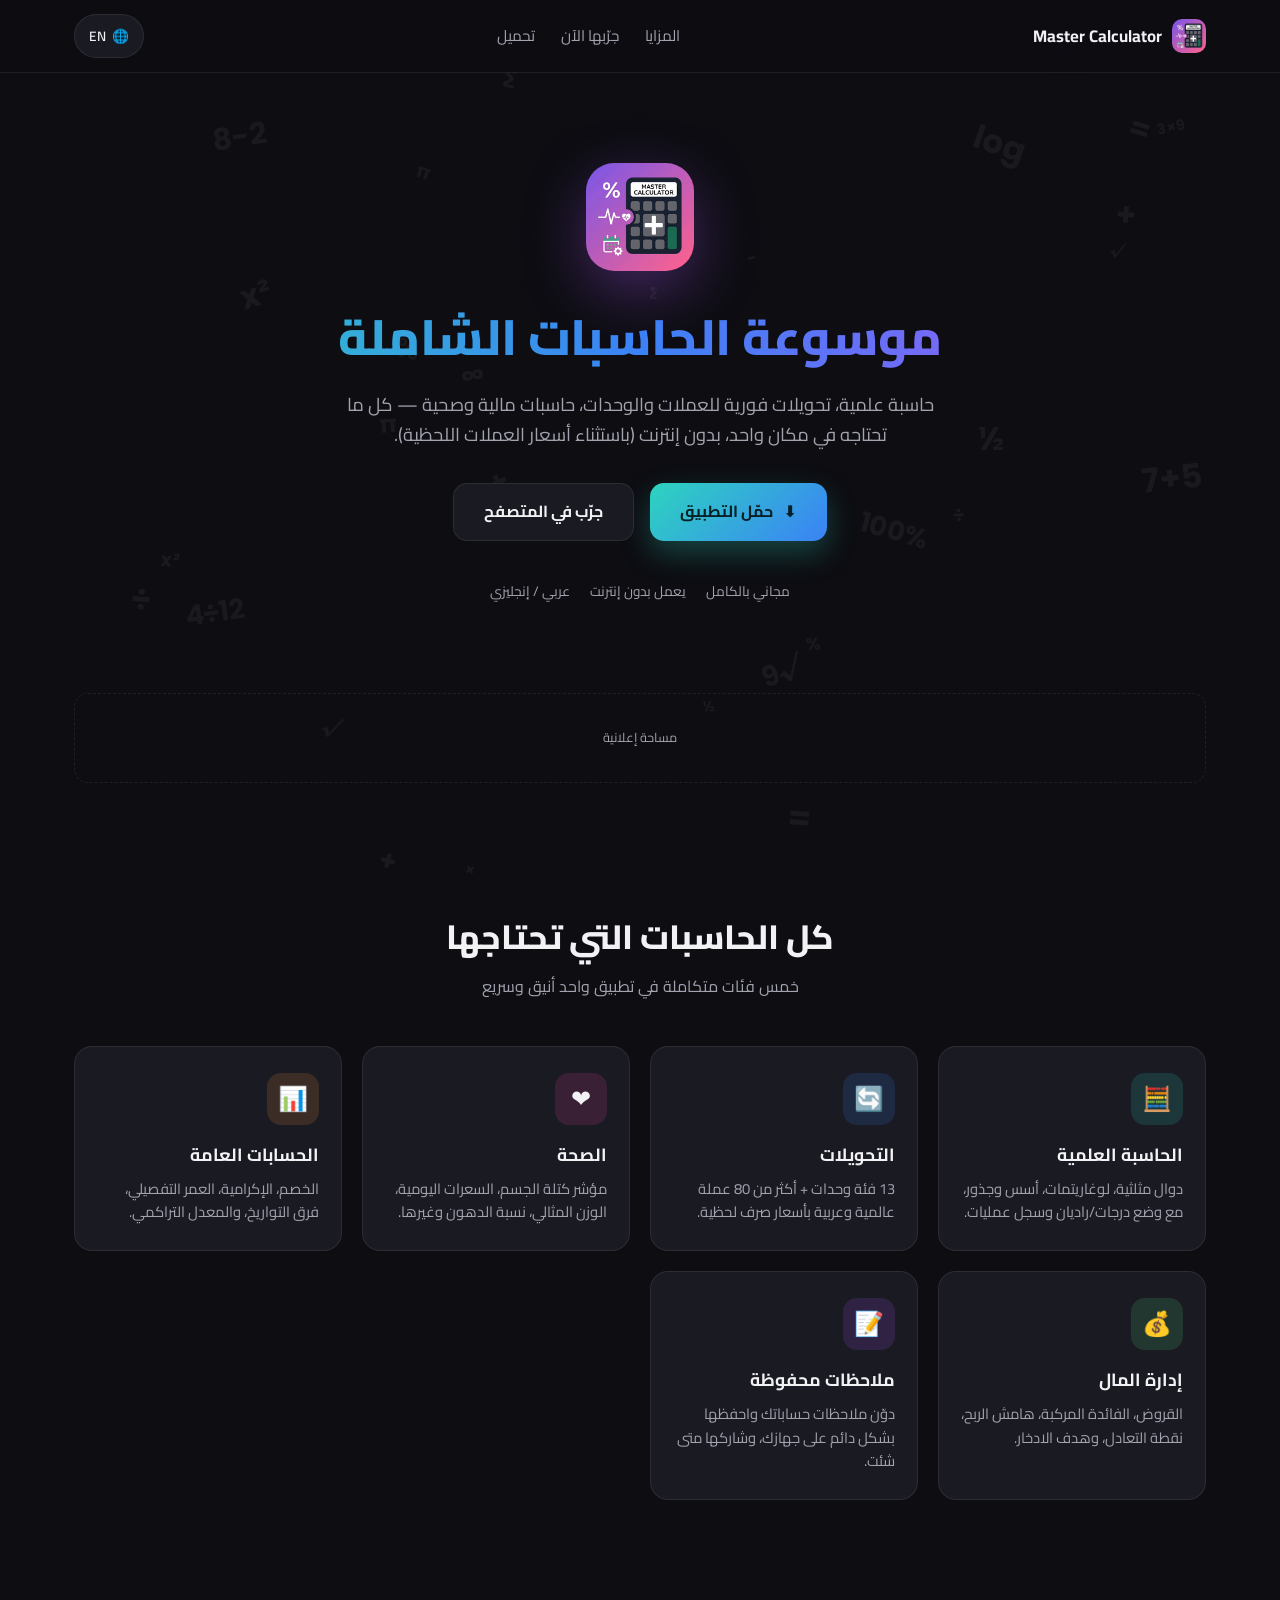
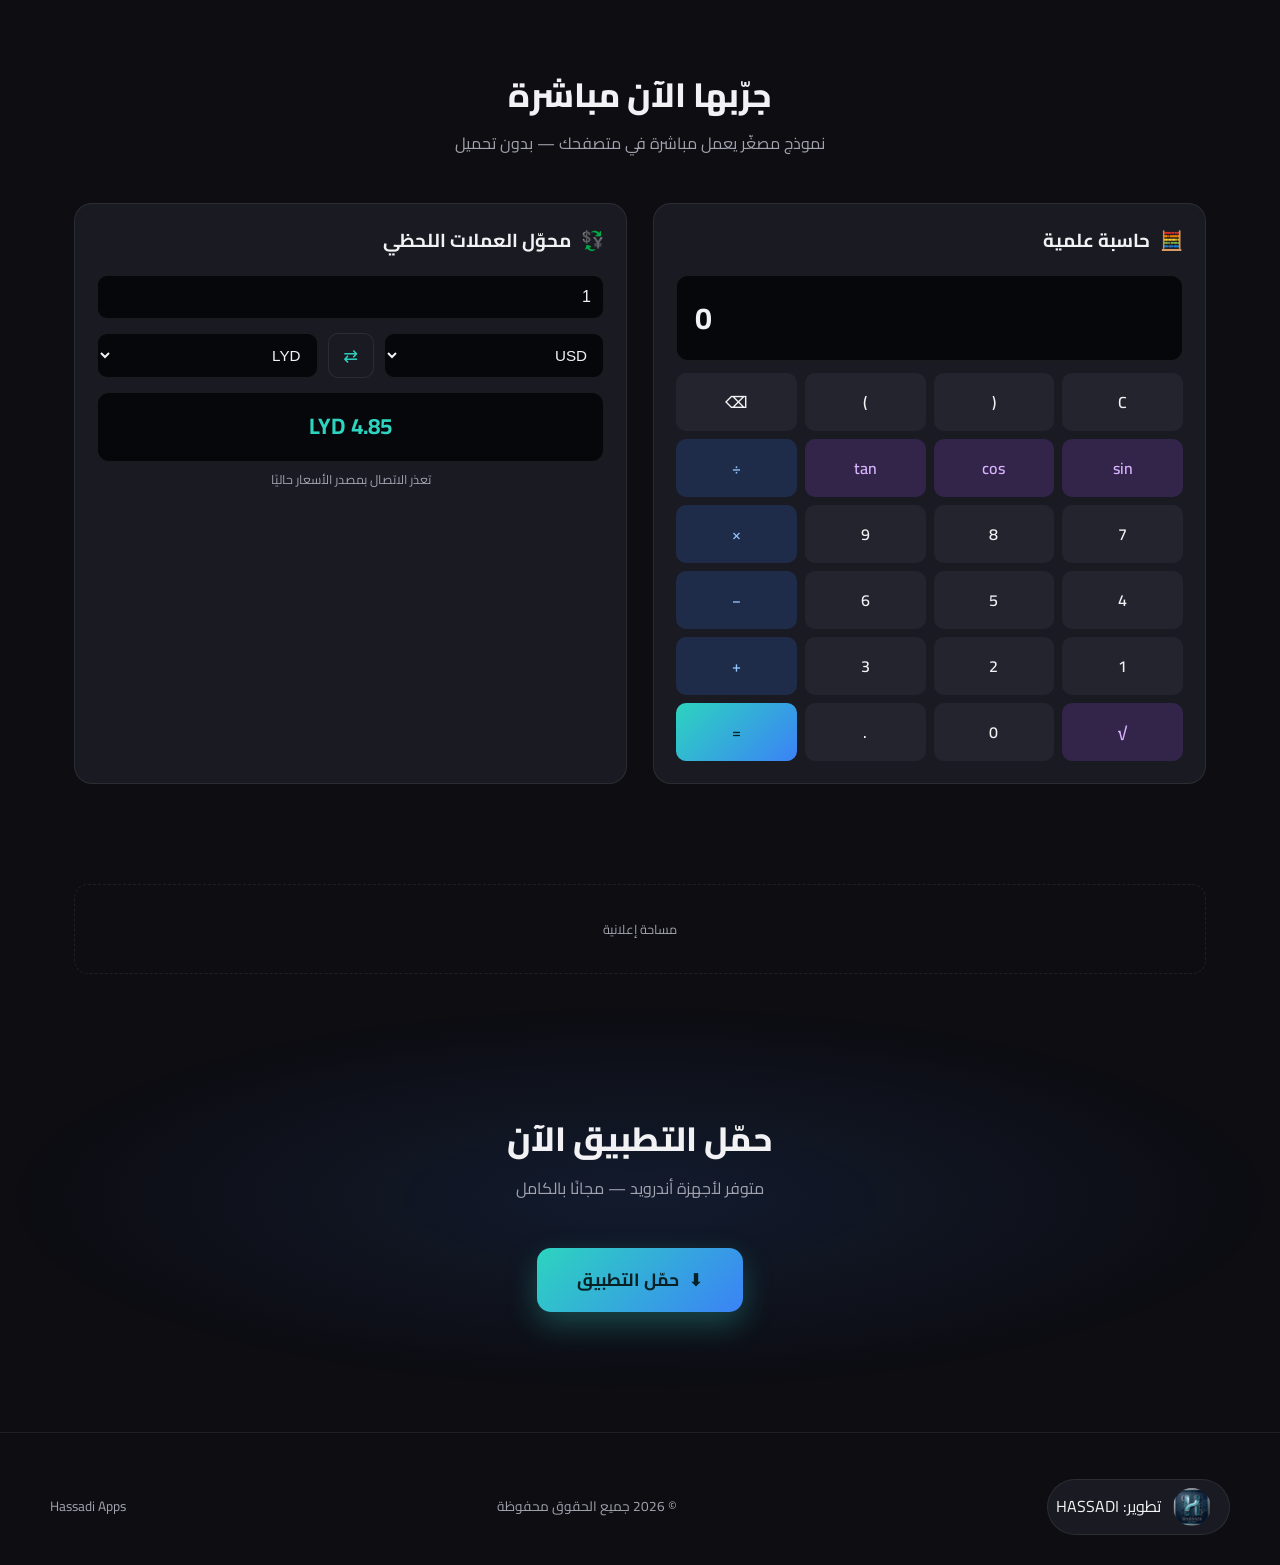
==== index.html @ 45c11eac "Initial Master Calculator Web site" ====
<!DOCTYPE html>
<html lang="ar">
<head>
<meta charset="UTF-8">
<meta name="viewport" content="width=device-width, initial-scale=1.0">
<title>Master Calculator Web | موسوعة الحاسبات الشاملة</title>
<meta name="description" content="Master Calculator Web — حاسبة علمية وتحويلات للعملات والوحدات وحاسبات مالية وصحية، تعمل مباشرة في متصفحك. تطبيق Master Calculator متاح بشكل منفصل عبر صفحة التحميل.">
<meta name="keywords" content="حاسبة علمية, حاسبة اونلاين, حاسبة ويب, تحويل العملات, تحويل الوحدات, حاسبة مالية, حاسبة صحية, master calculator, master calculator web, online calculator, scientific calculator">
<meta name="author" content="HASSADI">
<link rel="canonical" href="https://ebrahassad.github.io/master-calculator-web/">

<!-- Open Graph / Facebook / WhatsApp -->
<meta property="og:type" content="website">
<meta property="og:url" content="https://ebrahassad.github.io/master-calculator-web/">
<meta property="og:title" content="موسوعة الحاسبات الشاملة | Master Calculator Hub">
<meta property="og:description" content="حاسبة علمية، تحويلات فورية للعملات والوحدات، حاسبات مالية وصحية — كل ما تحتاجه في مكان واحد.">
<meta property="og:image" content="https://ebrahassad.github.io/master-calculator-web/assets/og-image.jpg">
<meta property="og:locale" content="ar_AR">

<!-- Twitter Card -->
<meta name="twitter:card" content="summary_large_image">
<meta name="twitter:title" content="Master Calculator Web | موسوعة الحاسبات الشاملة">
<meta name="twitter:description" content="Master Calculator Web — حاسبة علمية وتحويلات للعملات والوحدات وحاسبات مالية وصحية تعمل مباشرة في متصفحك.">
<meta name="twitter:image" content="https://ebrahassad.github.io/master-calculator-web/assets/og-image.jpg">

<link rel="icon" type="image/png" sizes="32x32" href="assets/favicon-32.png">
<link rel="apple-touch-icon" href="assets/app_icon_192.png">

<link rel="preconnect" href="https://fonts.googleapis.com">
<link rel="preconnect" href="https://fonts.gstatic.com" crossorigin>
<link href="https://fonts.googleapis.com/css2?family=Cairo:wght@400;600;700;800&family=Poppins:wght@400;600;700;800&display=swap" rel="stylesheet">
<link rel="stylesheet" href="style.css">

<!-- Web advertising is intentionally disabled for now. -->

<script type="application/ld+json">
{
  "@context": "https://schema.org",
  "@type": "SoftwareApplication",
  "name": "Master Calculator Hub",
  "operatingSystem": "ANDROID",
  "applicationCategory": "UtilitiesApplication",
  "description": "حاسبة علمية شاملة، تحويلات فورية للعملات والوحدات، حاسبات مالية وصحية.",
  "offers": { "@type": "Offer", "price": "0", "priceCurrency": "USD" },
  "author": { "@type": "Person", "name": "HASSADI" }
}
</script>
</head>
<body dir="rtl">

<div class="math-bg" id="math-bg" aria-hidden="true"></div>

<header class="topbar">
  <div class="topbar-inner">
    <div class="brand">
      <img src="assets/app_icon_192.png" alt="Master Calculator Hub logo">
      <span>Master Calculator</span>
    </div>
    <nav class="nav-links">
      <a href="#features" data-i18n="nav_features">المزايا</a>
      <a href="#demo" data-i18n="nav_demo">جرّبها الآن</a>
      <a href="#download" data-i18n="nav_download">تحميل</a>
    </nav>
    <div class="top-actions">
      <button class="lang-btn" id="lang-toggle" aria-label="Toggle language">
        🌐 <span id="lang-btn-label">EN</span>
      </button>
    </div>
  </div>
</header>

<main>
  <!-- ===== الهيرو ===== -->
  <section class="hero">
    <div class="container">
      <img src="assets/app_icon_192.png" class="hero-icon" alt="Master Calculator Hub icon">
      <h1 data-i18n="hero_title">موسوعة الحاسبات الشاملة</h1>
      <p class="subtitle" data-i18n="hero_sub">حاسبة علمية، تحويلات فورية للعملات والوحدات، حاسبات مالية وصحية — كل ما تحتاجه في مكان واحد.</p>
      <div class="hero-ctas">
        <a class="btn btn-primary" href="https://ebrahassad.github.io/master-calculator-site/" id="download-btn-hero" target="_blank" rel="noopener">
          ⬇️ <span data-i18n="hero_cta_download">حمّل التطبيق</span>
        </a>
        <a class="btn btn-secondary" href="#demo" data-i18n="hero_cta_demo">جرّب في المتصفح</a>
      </div>
      <div class="hero-badges">
        <span data-i18n="badge_free">✅ مجاني بالكامل</span>
        <span data-i18n="badge_offline">📶 يعمل بدون إنترنت</span>
        <span data-i18n="badge_bilingual">🌍 عربي / إنجليزي</span>
      </div>
    </div>
  </section>

  <!-- مساحة إعلانية 1 -->
  <div class="ad-slot">
    <div class="ad-inner" data-i18n="ad_placeholder">
      <!-- Reserved for a future independent web advertising provider. -->
      مساحة إعلانية
    </div>
  </div>

  <!-- ===== المزايا ===== -->
  <section class="features" id="features">
    <div class="container">
      <h2 class="section-title" data-i18n="features_title">كل الحاسبات التي تحتاجها</h2>
      <p class="section-sub" data-i18n="features_sub">خمس فئات متكاملة في تطبيق واحد أنيق وسريع</p>
      <div class="features-grid">
        <div class="feature-card">
          <div class="feature-icon" style="background:rgba(45,212,191,0.15)">🧮</div>
          <h3 data-i18n="f_scientific_t">الحاسبة العلمية</h3>
          <p data-i18n="f_scientific_d">دوال مثلثية، لوغاريتمات، أسس وجذور، مع وضع درجات/راديان وسجل عمليات.</p>
        </div>
        <div class="feature-card">
          <div class="feature-icon" style="background:rgba(59,130,246,0.15)">🔄</div>
          <h3 data-i18n="f_convert_t">التحويلات</h3>
          <p data-i18n="f_convert_d">13 فئة وحدات + أكثر من 80 عملة عالمية وعربية بأسعار صرف لحظية.</p>
        </div>
        <div class="feature-card">
          <div class="feature-icon" style="background:rgba(236,72,153,0.15)">❤️</div>
          <h3 data-i18n="f_health_t">الصحة</h3>
          <p data-i18n="f_health_d">مؤشر كتلة الجسم، السعرات اليومية، الوزن المثالي، نسبة الدهون وغيرها.</p>
        </div>
        <div class="feature-card">
          <div class="feature-icon" style="background:rgba(251,146,60,0.15)">📊</div>
          <h3 data-i18n="f_calc_t">الحسابات العامة</h3>
          <p data-i18n="f_calc_d">الخصم، الإكرامية، العمر التفصيلي، فرق التواريخ، والمعدل التراكمي.</p>
        </div>
        <div class="feature-card">
          <div class="feature-icon" style="background:rgba(74,222,128,0.15)">💰</div>
          <h3 data-i18n="f_finance_t">إدارة المال</h3>
          <p data-i18n="f_finance_d">القروض، الفائدة المركبة، هامش الربح، نقطة التعادل، وهدف الادخار.</p>
        </div>
        <div class="feature-card">
          <div class="feature-icon" style="background:rgba(168,85,247,0.15)">📝</div>
          <h3 data-i18n="f_notes_t">ملاحظات محفوظة</h3>
          <p data-i18n="f_notes_d">دوّن ملاحظات حساباتك واحفظها بشكل دائم على جهازك، وشاركها متى شئت.</p>
        </div>
      </div>
    </div>
  </section>

  <!-- ===== التجربة الحية ===== -->
  <section class="demo" id="demo">
    <div class="container">
      <h2 class="section-title" data-i18n="demo_title">جرّبها الآن مباشرة</h2>
      <p class="section-sub" data-i18n="demo_sub">نموذج مصغّر يعمل مباشرة في متصفحك — بدون تحميل</p>
      <div class="demo-wrap">
        <div class="demo-card">
          <h3>🧮 <span data-i18n="demo_calc_title">حاسبة علمية</span></h3>
          <div class="calc-display" id="calc-display">0</div>
          <div class="calc-grid" id="calc-grid">
            <button data-key="AC">C</button>
            <button data-key="(">(</button>
            <button data-key=")">)</button>
            <button data-key="DEL">⌫</button>
            <button class="fn" data-key="sin(">sin</button>
            <button class="fn" data-key="cos(">cos</button>
            <button class="fn" data-key="tan(">tan</button>
            <button class="op" data-key="÷">÷</button>
            <button data-key="7">7</button>
            <button data-key="8">8</button>
            <button data-key="9">9</button>
            <button class="op" data-key="×">×</button>
            <button data-key="4">4</button>
            <button data-key="5">5</button>
            <button data-key="6">6</button>
            <button class="op" data-key="−">−</button>
            <button data-key="1">1</button>
            <button data-key="2">2</button>
            <button data-key="3">3</button>
            <button class="op" data-key="+">+</button>
            <button class="fn" data-key="√(">√</button>
            <button data-key="0">0</button>
            <button data-key=".">.</button>
            <button class="eq" data-key="=">=</button>
          </div>
        </div>
        <div class="demo-card">
          <h3>💱 <span data-i18n="demo_conv_title">محوّل العملات اللحظي</span></h3>
          <input type="number" id="conv-amount" value="1" style="width:100%;margin-bottom:14px;background:#06070a;border:1px solid var(--card-border);color:var(--text);padding:12px;border-radius:10px;font-size:1rem;">
          <div class="conv-row">
            <select id="conv-from"></select>
            <button class="conv-swap" id="conv-swap">⇄</button>
            <select id="conv-to"></select>
          </div>
          <div class="conv-result" id="conv-result">—</div>
          <p class="conv-meta" id="conv-status" data-i18n="conv_fetching">جاري جلب الأسعار اللحظية...</p>
        </div>
      </div>
    </div>
  </section>

  <!-- مساحة إعلانية 2 -->
  <div class="ad-slot">
    <div class="ad-inner" data-i18n="ad_placeholder">
      <!-- Reserved for a future independent web advertising provider. -->
      مساحة إعلانية
    </div>
  </div>

  <!-- ===== التحميل ===== -->
  <section class="download" id="download">
    <div class="container">
      <h2 class="section-title" data-i18n="download_title">حمّل التطبيق الآن</h2>
      <p class="section-sub" data-i18n="download_sub">متوفر لأجهزة أندرويد — مجانًا بالكامل</p>
      <a class="btn btn-primary" href="https://ebrahassad.github.io/master-calculator-site/" id="download-btn-main" target="_blank" rel="noopener">
        ⬇️ <span data-i18n="hero_cta_download">حمّل التطبيق</span>
      </a>
    </div>
  </section>
</main>

<footer>
  <div class="footer-inner">
    <a class="dev-credit" href="https://ebrahassad.github.io/Hassadi-Apps/#apps" target="_blank" rel="noopener">
      <img src="assets/hr_icon_160.png" alt="HASSADI">
      <span data-i18n="footer_dev">تطوير: HASSADI</span>
    </a>
    <p class="footer-copy" data-i18n="footer_rights">© 2026 جميع الحقوق محفوظة</p>
    <div class="footer-links">
      <a href="https://ebrahassad.github.io/Hassadi-Apps/#apps" target="_blank" rel="noopener">Hassadi Apps</a>
    </div>
  </div>
</footer>

<script src="script.js"></script>
</body>
</html>
---- style.css ----
:root {
  --bg: #0d0d12;
  --bg-alt: #121218;
  --card: #1a1a22;
  --card-border: rgba(255,255,255,0.08);
  --text: #f2f2f5;
  --text-dim: #a3a3b0;
  --teal: #2dd4bf;
  --blue: #3b82f6;
  --purple: #a855f7;
  --pink: #ec4899;
  --orange: #fb923c;
  --green: #4ade80;
  --radius: 18px;
  --max-width: 1180px;
  font-size: 16px;
}

* { box-sizing: border-box; }

html { scroll-behavior: smooth; }

body {
  margin: 0;
  background: var(--bg);
  color: var(--text);
  font-family: 'Cairo', 'Poppins', system-ui, -apple-system, Segoe UI, sans-serif;
  line-height: 1.6;
  overflow-x: hidden;
}

body[dir="ltr"] { font-family: 'Poppins', 'Cairo', system-ui, sans-serif; }

a { color: inherit; text-decoration: none; }
ul { list-style: none; margin: 0; padding: 0; }
img { max-width: 100%; display: block; }
button { font-family: inherit; cursor: pointer; }

.container {
  max-width: var(--max-width);
  margin: 0 auto;
  padding: 0 24px;
}

/* ===== خلفية زخرفية: رموز رياضية شفافة عبر كامل الصفحة ===== */
.math-bg {
  position: fixed;
  inset: 0;
  z-index: 0;
  overflow: hidden;
  pointer-events: none;
}
.math-bg span {
  position: absolute;
  color: rgba(255,255,255,0.05);
  font-weight: 700;
  font-family: 'Poppins', sans-serif;
  user-select: none;
}

main, header, footer { position: relative; z-index: 1; }

/* ===== الشريط العلوي ===== */
.topbar {
  position: sticky;
  top: 0;
  z-index: 50;
  backdrop-filter: blur(14px);
  background: rgba(13,13,18,0.75);
  border-bottom: 1px solid var(--card-border);
}
.topbar-inner {
  display: flex;
  align-items: center;
  justify-content: space-between;
  padding: 14px 24px;
  max-width: var(--max-width);
  margin: 0 auto;
}
.brand { display: flex; align-items: center; gap: 10px; font-weight: 700; font-size: 1.05rem; }
.brand img { width: 34px; height: 34px; border-radius: 10px; }
.nav-links { display: flex; gap: 26px; }
.nav-links a { color: var(--text-dim); font-size: 0.95rem; transition: color .2s; }
.nav-links a:hover { color: var(--teal); }
.top-actions { display: flex; align-items: center; gap: 10px; }

.lang-btn, .icon-btn {
  display: flex;
  align-items: center;
  gap: 6px;
  background: var(--card);
  border: 1px solid var(--card-border);
  color: var(--text);
  padding: 8px 14px;
  border-radius: 999px;
  font-size: 0.85rem;
  font-weight: 600;
  transition: border-color .2s, transform .15s;
}
.lang-btn:hover, .icon-btn:hover { border-color: var(--teal); transform: translateY(-1px); }

@media (max-width: 760px) {
  .nav-links { display: none; }
}

/* ===== الهيرو ===== */
.hero {
  padding: 90px 24px 60px;
  text-align: center;
}
.hero-icon {
  width: 108px; height: 108px;
  border-radius: 28px;
  margin: 0 auto 26px;
  box-shadow: 0 20px 60px rgba(168,85,247,0.35);
}
.hero h1 {
  font-size: clamp(1.9rem, 4.2vw, 3.1rem);
  margin: 0 0 14px;
  font-weight: 800;
  background: linear-gradient(90deg, var(--teal), var(--blue), var(--purple));
  -webkit-background-clip: text;
  background-clip: text;
  color: transparent;
}
.hero p.subtitle {
  color: var(--text-dim);
  font-size: 1.15rem;
  max-width: 620px;
  margin: 0 auto 34px;
}
.hero-ctas { display: flex; gap: 16px; justify-content: center; flex-wrap: wrap; }

.btn {
  display: inline-flex;
  align-items: center;
  gap: 10px;
  padding: 15px 30px;
  border-radius: 14px;
  font-weight: 700;
  font-size: 1rem;
  border: none;
  transition: transform .15s, box-shadow .2s;
}
.btn-primary {
  background: linear-gradient(135deg, var(--teal), var(--blue));
  color: #062024;
  box-shadow: 0 12px 30px rgba(45,212,191,0.28);
}
.btn-secondary {
  background: var(--card);
  color: var(--text);
  border: 1px solid var(--card-border);
}
.btn:hover { transform: translateY(-3px); }
.btn-primary:hover { box-shadow: 0 16px 40px rgba(45,212,191,0.4); }

.hero-badges {
  display: flex; gap: 20px; justify-content: center; margin-top: 40px;
  flex-wrap: wrap; color: var(--text-dim); font-size: 0.85rem;
}
.hero-badges span { display: flex; align-items: center; gap: 6px; }

/* ===== قسم المزايا ===== */
.section-title {
  text-align: center;
  font-size: clamp(1.5rem, 3vw, 2.1rem);
  font-weight: 800;
  margin-bottom: 10px;
}
.section-sub {
  text-align: center;
  color: var(--text-dim);
  max-width: 560px;
  margin: 0 auto 46px;
}
.features {
  padding: 70px 24px;
}
.features-grid {
  display: grid;
  grid-template-columns: repeat(auto-fit, minmax(230px, 1fr));
  gap: 20px;
}
.feature-card {
  background: var(--card);
  border: 1px solid var(--card-border);
  border-radius: var(--radius);
  padding: 26px 22px;
  transition: transform .2s, border-color .2s;
}
.feature-card:hover { transform: translateY(-6px); border-color: rgba(45,212,191,0.4); }
.feature-icon {
  width: 52px; height: 52px;
  border-radius: 14px;
  display: flex; align-items: center; justify-content: center;
  font-size: 1.5rem;
  margin-bottom: 16px;
}
.feature-card h3 { margin: 0 0 8px; font-size: 1.1rem; }
.feature-card p { margin: 0; color: var(--text-dim); font-size: 0.92rem; }

/* ===== قسم التجربة الحية ===== */
.demo {
  padding: 70px 24px;
}
.demo-wrap {
  display: grid;
  grid-template-columns: 1fr 1fr;
  gap: 26px;
}
@media (max-width: 860px) {
  .demo-wrap { grid-template-columns: 1fr; }
}
.demo-card {
  background: var(--card);
  border: 1px solid var(--card-border);
  border-radius: var(--radius);
  padding: 22px;
}
.demo-card h3 { margin-top: 0; display: flex; align-items: center; gap: 10px; }

.calc-display {
  background: #06070a;
  border-radius: 12px;
  padding: 18px;
  text-align: end;
  font-size: 1.9rem;
  font-weight: 700;
  margin-bottom: 12px;
  min-height: 34px;
  overflow-x: auto;
  white-space: nowrap;
  border: 1px solid var(--card-border);
}
.calc-grid {
  display: grid;
  grid-template-columns: repeat(4, 1fr);
  gap: 8px;
}
.calc-grid button {
  padding: 14px 0;
  border-radius: 10px;
  border: none;
  background: #24242e;
  color: var(--text);
  font-size: 1rem;
  font-weight: 600;
  transition: background .15s, transform .1s;
}
.calc-grid button:hover { background: #2d2d3a; }
.calc-grid button:active { transform: scale(0.94); }
.calc-grid button.op { background: rgba(59,130,246,0.18); color: #93c5fd; }
.calc-grid button.eq { background: linear-gradient(135deg, var(--teal), var(--blue)); color: #062024; }
.calc-grid button.fn { background: rgba(168,85,247,0.18); color: #d8b4fe; }

.conv-row { display: flex; gap: 10px; margin-bottom: 14px; }
.conv-row select, .conv-row input {
  flex: 1;
  background: #06070a;
  border: 1px solid var(--card-border);
  color: var(--text);
  padding: 12px;
  border-radius: 10px;
  font-size: 0.95rem;
  min-width: 0;
}
.conv-swap {
  background: var(--card);
  border: 1px solid var(--card-border);
  border-radius: 10px;
  width: 46px;
  color: var(--teal);
  font-size: 1.1rem;
}
.conv-result {
  background: #06070a;
  border: 1px solid var(--card-border);
  border-radius: 12px;
  padding: 16px;
  text-align: center;
  font-size: 1.4rem;
  font-weight: 700;
  color: var(--teal);
}
.conv-meta { font-size: 0.78rem; color: var(--text-dim); text-align: center; margin-top: 8px; }

/* ===== قسم التحميل ===== */
.download {
  padding: 80px 24px;
  text-align: center;
  background: radial-gradient(ellipse at center, rgba(59,130,246,0.12), transparent 70%);
}
.download .btn-primary { font-size: 1.1rem; padding: 18px 40px; }

/* ===== مساحات الإعلانات ===== */
.ad-slot {
  max-width: var(--max-width);
  margin: 30px auto;
  padding: 0 24px;
}
.ad-slot .ad-inner {
  border: 1px dashed var(--card-border);
  border-radius: 14px;
  min-height: 90px;
  display: flex;
  align-items: center;
  justify-content: center;
  color: var(--text-dim);
  font-size: 0.8rem;
}

/* ===== الفوتر ===== */
footer {
  border-top: 1px solid var(--card-border);
  padding: 46px 24px 30px;
  margin-top: 40px;
}
.footer-inner {
  max-width: var(--max-width);
  margin: 0 auto;
  display: flex;
  flex-wrap: wrap;
  justify-content: space-between;
  align-items: center;
  gap: 20px;
}
.dev-credit {
  display: flex;
  align-items: center;
  gap: 12px;
  background: var(--card);
  border: 1px solid var(--card-border);
  padding: 8px 18px 8px 8px;
  border-radius: 999px;
  transition: border-color .2s, transform .15s;
}
.dev-credit:hover { border-color: var(--teal); transform: translateY(-2px); }
.dev-credit img { width: 38px; height: 38px; border-radius: 50%; object-fit: cover; }
.footer-copy { color: var(--text-dim); font-size: 0.85rem; }
.footer-links { display: flex; gap: 18px; }
.footer-links a { color: var(--text-dim); font-size: 0.85rem; }
.footer-links a:hover { color: var(--teal); }

[data-i18n], [data-i18n-placeholder] { transition: opacity .15s; }
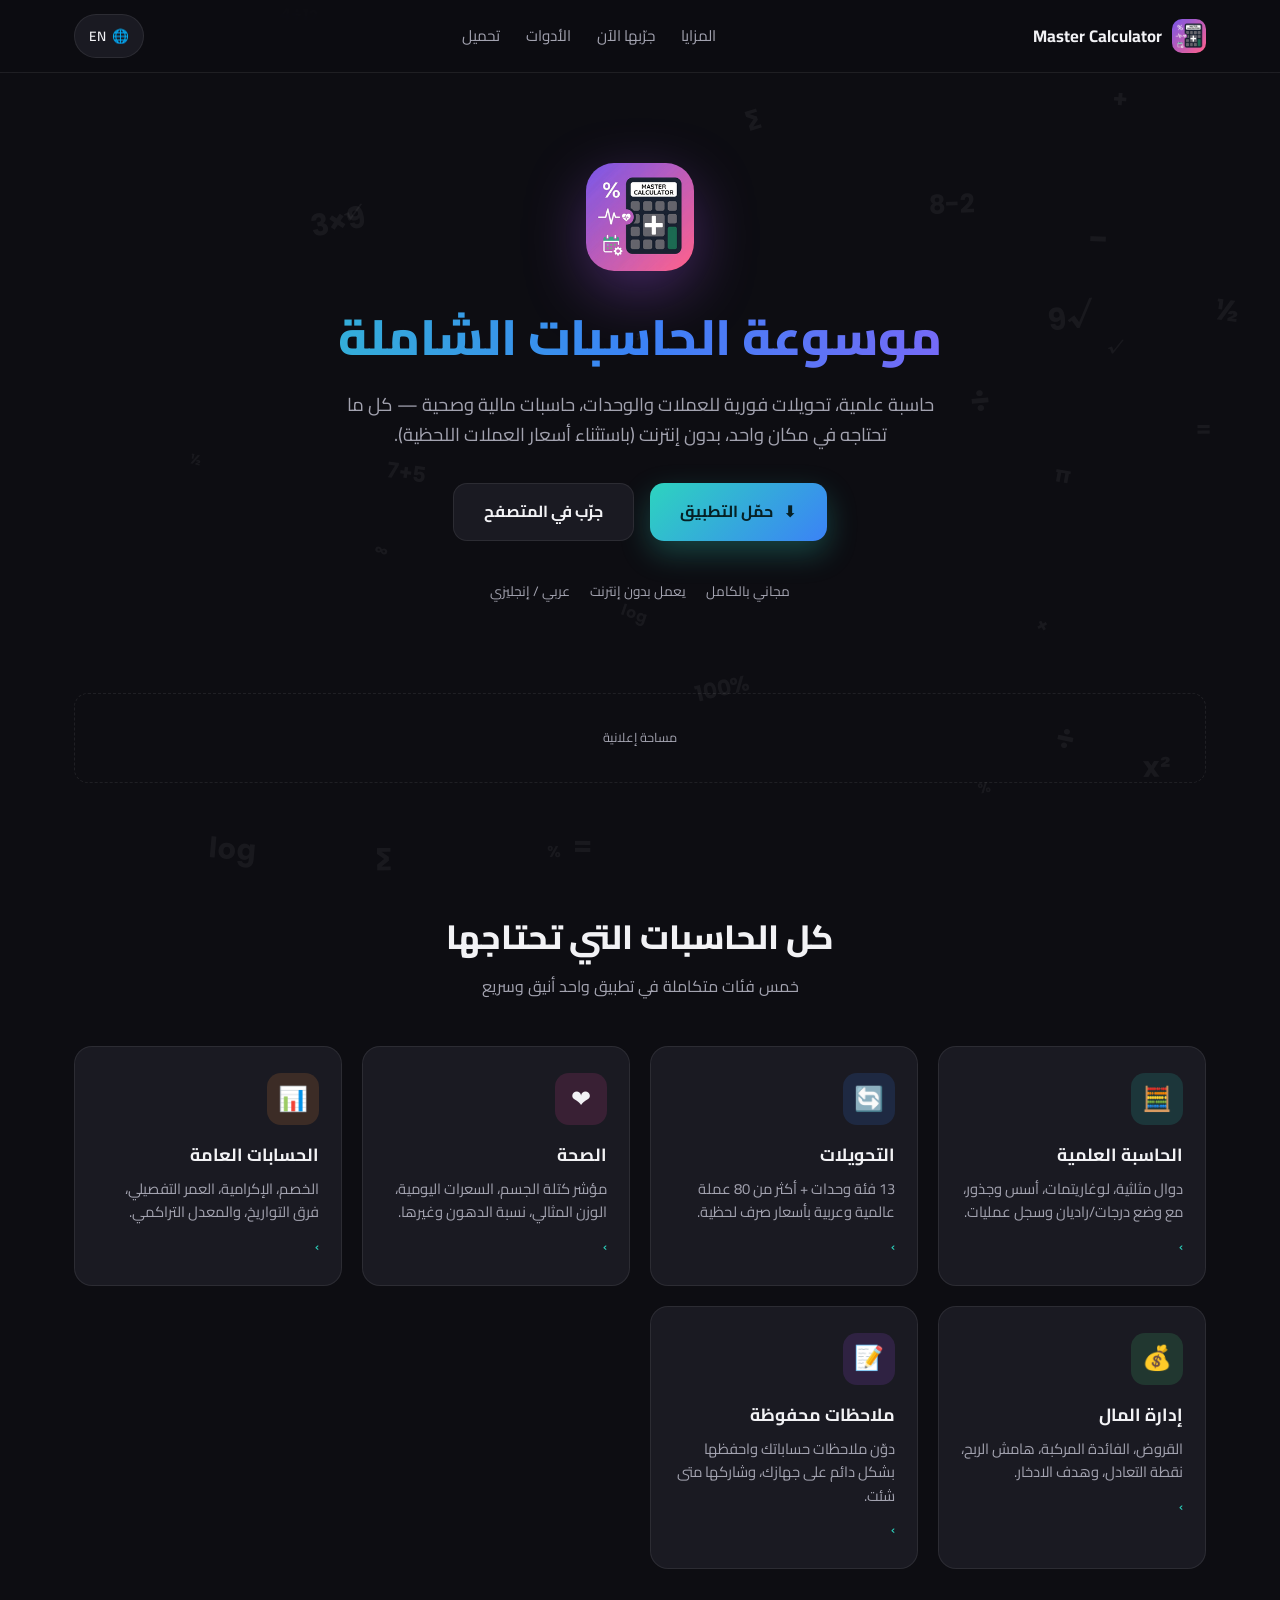
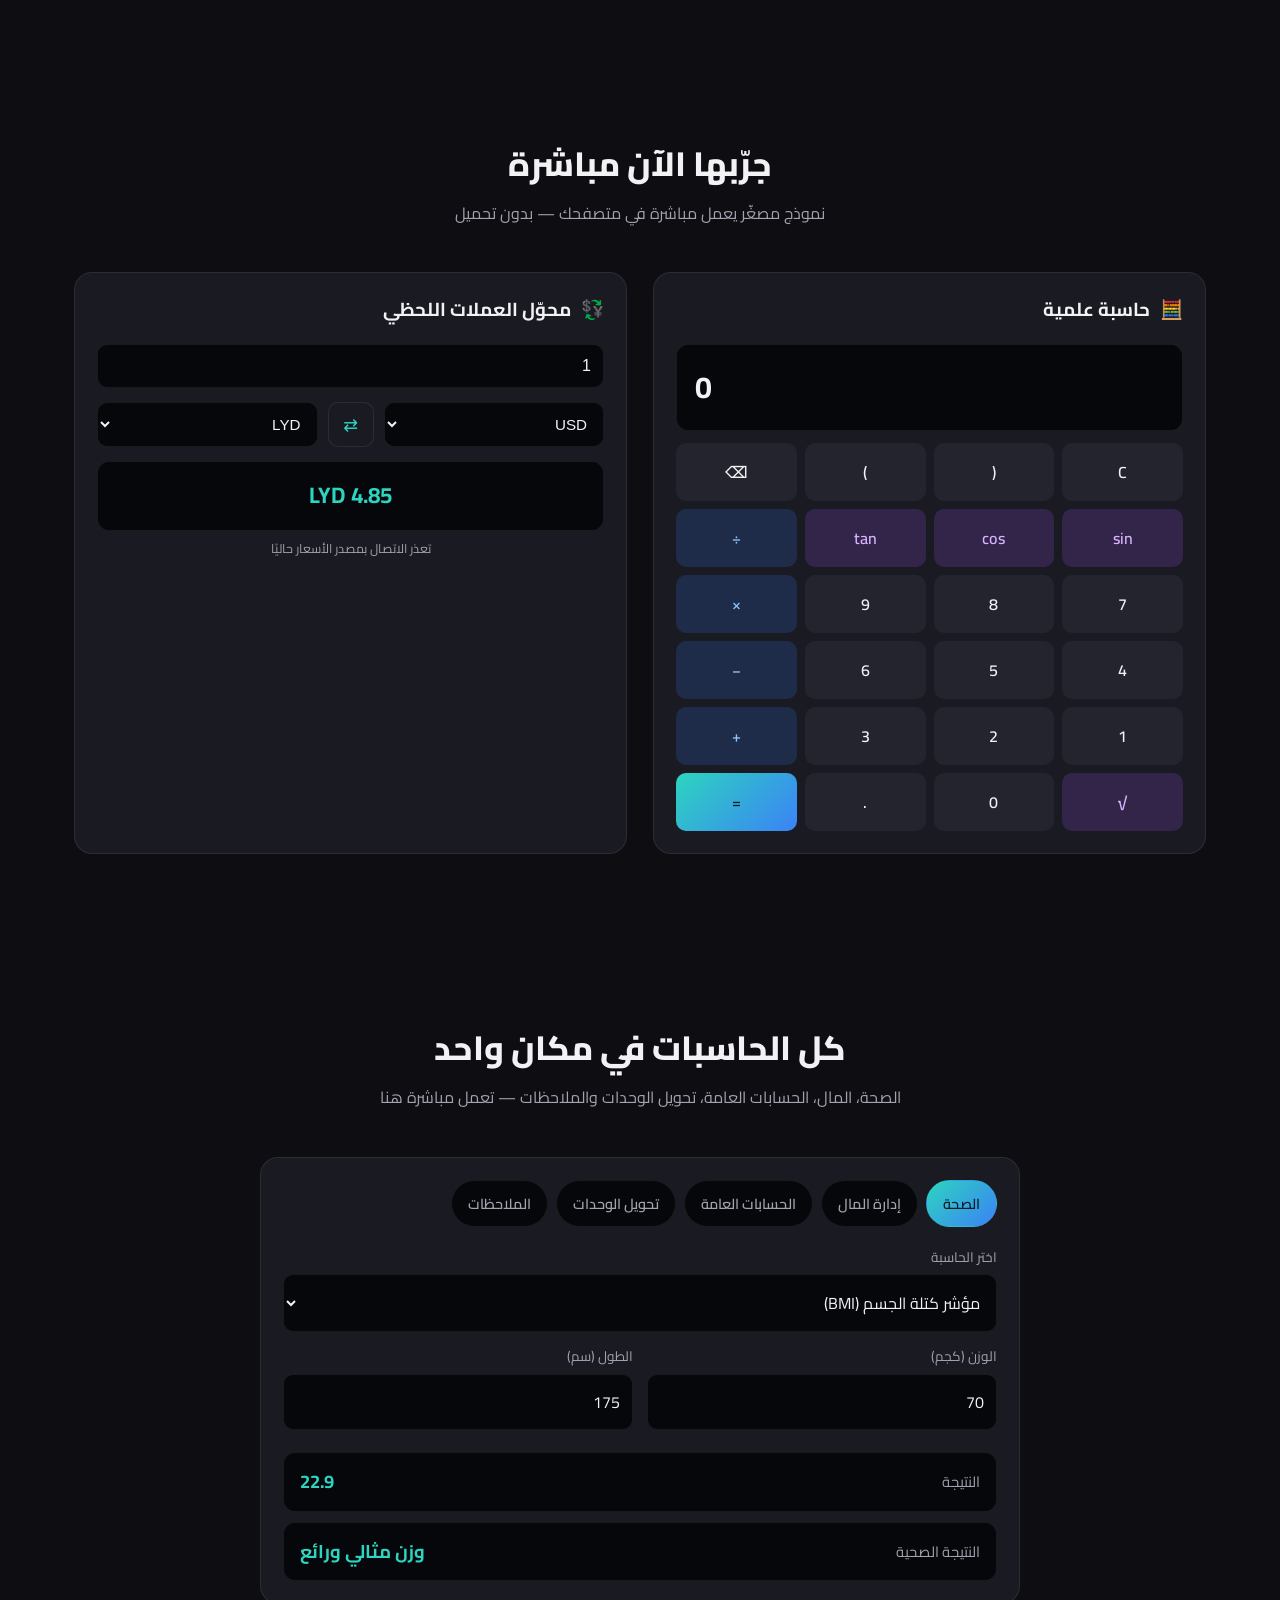
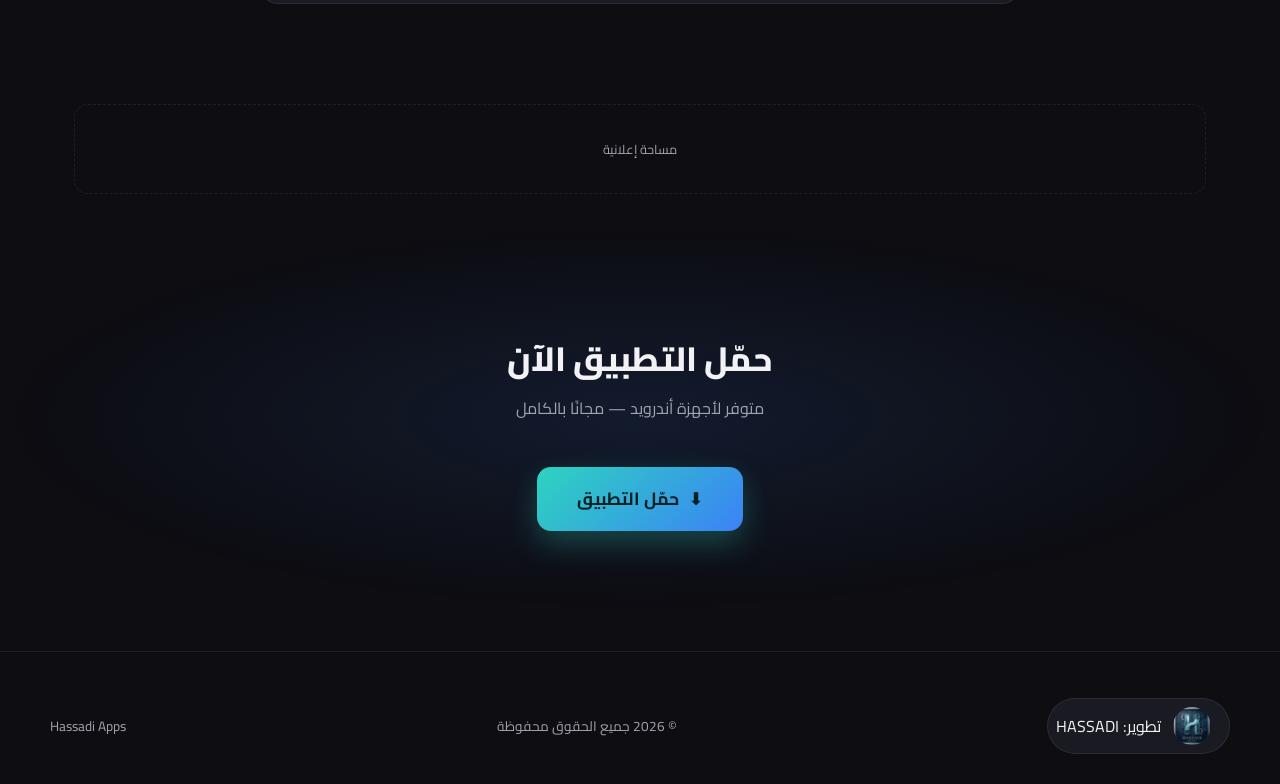
==== commit 6d52f8f7: "Add health, finance, general, unit converter and notes tools; make feature cards clickable" ====
--- a/index.html
+++ b/index.html
@@ -30,6 +30,7 @@
 <link rel="preconnect" href="https://fonts.gstatic.com" crossorigin>
 <link href="https://fonts.googleapis.com/css2?family=Cairo:wght@400;600;700;800&family=Poppins:wght@400;600;700;800&display=swap" rel="stylesheet">
 <link rel="stylesheet" href="style.css">
+<link rel="manifest" href="manifest.json">
 
 <!-- Web advertising is intentionally disabled for now. -->
 
@@ -59,6 +60,7 @@
     <nav class="nav-links">
       <a href="#features" data-i18n="nav_features">المزايا</a>
       <a href="#demo" data-i18n="nav_demo">جرّبها الآن</a>
+      <a href="#tools" data-i18n="nav_tools">الأدوات</a>
       <a href="#download" data-i18n="nav_download">تحميل</a>
     </nav>
     <div class="top-actions">
@@ -104,36 +106,42 @@
       <h2 class="section-title" data-i18n="features_title">كل الحاسبات التي تحتاجها</h2>
       <p class="section-sub" data-i18n="features_sub">خمس فئات متكاملة في تطبيق واحد أنيق وسريع</p>
       <div class="features-grid">
-        <div class="feature-card">
+        <a class="feature-card" href="#tools" data-tool="scientific">
           <div class="feature-icon" style="background:rgba(45,212,191,0.15)">🧮</div>
           <h3 data-i18n="f_scientific_t">الحاسبة العلمية</h3>
           <p data-i18n="f_scientific_d">دوال مثلثية، لوغاريتمات، أسس وجذور، مع وضع درجات/راديان وسجل عمليات.</p>
-        </div>
-        <div class="feature-card">
+          <span class="feature-go">›</span>
+        </a>
+        <a class="feature-card" href="#tools" data-tool="convert">
           <div class="feature-icon" style="background:rgba(59,130,246,0.15)">🔄</div>
           <h3 data-i18n="f_convert_t">التحويلات</h3>
           <p data-i18n="f_convert_d">13 فئة وحدات + أكثر من 80 عملة عالمية وعربية بأسعار صرف لحظية.</p>
-        </div>
-        <div class="feature-card">
+          <span class="feature-go">›</span>
+        </a>
+        <a class="feature-card" href="#tools" data-tool="health">
           <div class="feature-icon" style="background:rgba(236,72,153,0.15)">❤️</div>
           <h3 data-i18n="f_health_t">الصحة</h3>
           <p data-i18n="f_health_d">مؤشر كتلة الجسم، السعرات اليومية، الوزن المثالي، نسبة الدهون وغيرها.</p>
-        </div>
-        <div class="feature-card">
+          <span class="feature-go">›</span>
+        </a>
+        <a class="feature-card" href="#tools" data-tool="general">
           <div class="feature-icon" style="background:rgba(251,146,60,0.15)">📊</div>
           <h3 data-i18n="f_calc_t">الحسابات العامة</h3>
           <p data-i18n="f_calc_d">الخصم، الإكرامية، العمر التفصيلي، فرق التواريخ، والمعدل التراكمي.</p>
-        </div>
-        <div class="feature-card">
+          <span class="feature-go">›</span>
+        </a>
+        <a class="feature-card" href="#tools" data-tool="finance">
           <div class="feature-icon" style="background:rgba(74,222,128,0.15)">💰</div>
           <h3 data-i18n="f_finance_t">إدارة المال</h3>
           <p data-i18n="f_finance_d">القروض، الفائدة المركبة، هامش الربح، نقطة التعادل، وهدف الادخار.</p>
-        </div>
-        <div class="feature-card">
+          <span class="feature-go">›</span>
+        </a>
+        <a class="feature-card" href="#tools" data-tool="notes">
           <div class="feature-icon" style="background:rgba(168,85,247,0.15)">📝</div>
           <h3 data-i18n="f_notes_t">ملاحظات محفوظة</h3>
           <p data-i18n="f_notes_d">دوّن ملاحظات حساباتك واحفظها بشكل دائم على جهازك، وشاركها متى شئت.</p>
-        </div>
+          <span class="feature-go">›</span>
+        </a>
       </div>
     </div>
   </section>
@@ -189,6 +197,19 @@
     </div>
   </section>
 
+
+  <!-- ===== الأدوات الكاملة ===== -->
+  <section class="tools" id="tools">
+    <div class="container">
+      <h2 class="section-title" data-i18n="tools_title">كل الحاسبات في مكان واحد</h2>
+      <p class="section-sub" data-i18n="tools_sub">الصحة، المال، الحسابات العامة، تحويل الوحدات والملاحظات — تعمل مباشرة هنا</p>
+      <div class="tools-card">
+        <div class="tools-tabs" id="tools-tabs"></div>
+        <div id="tools-body"></div>
+      </div>
+    </div>
+  </section>
+
   <!-- مساحة إعلانية 2 -->
   <div class="ad-slot">
     <div class="ad-inner" data-i18n="ad_placeholder">
@@ -223,5 +244,6 @@
 </footer>
 
 <script src="script.js"></script>
+<script src="tools.js"></script>
 </body>
 </html>
--- a/style.css
+++ b/style.css
@@ -343,3 +343,37 @@
 .footer-links a:hover { color: var(--teal); }
 
 [data-i18n], [data-i18n-placeholder] { transition: opacity .15s; }
+
+/* ===== بطاقات المزايا القابلة للنقر ===== */
+a.feature-card { display: block; color: inherit; cursor: pointer; text-decoration: none; }
+a.feature-card:focus-visible { outline: 2px solid var(--teal); outline-offset: 3px; }
+.feature-go { display: inline-block; margin-top: 12px; color: var(--teal); font-size: 0.85rem; font-weight: 600; }
+
+/* ===== قسم الأدوات ===== */
+.tools { padding: 70px 24px; scroll-margin-top: 70px; }
+.tools-card { background: var(--card); border: 1px solid var(--card-border); border-radius: var(--radius); padding: 22px; max-width: 760px; margin: 0 auto; }
+.tools-tabs { display: flex; flex-wrap: wrap; gap: 8px; margin-bottom: 20px; }
+.tool-tab { background: #06070a; color: var(--text-dim); border: 1px solid var(--card-border); padding: 9px 16px; border-radius: 999px; font-size: 0.9rem; font-weight: 600; transition: all .15s; }
+.tool-tab:hover { color: var(--text); border-color: var(--teal); }
+.tool-tab.active { background: linear-gradient(135deg, var(--teal), var(--blue)); color: #062024; border-color: transparent; }
+.tool-field { display: block; margin-bottom: 14px; }
+.tool-field > span { display: block; font-size: 0.85rem; color: var(--text-dim); margin-bottom: 6px; }
+.tool-field input, .tool-field select, .tools-card .conv-row select, .tools-card > div > .conv-row input, .note-text {
+  width: 100%; background: #06070a; border: 1px solid var(--card-border); color: var(--text);
+  padding: 12px; border-radius: 10px; font-size: 1rem; font-family: inherit; }
+.tool-field input:focus, .tool-field select:focus, .note-text:focus { outline: none; border-color: var(--teal); }
+.tool-fields { display: grid; grid-template-columns: repeat(auto-fit, minmax(210px, 1fr)); gap: 0 14px; }
+.tool-results { margin-top: 8px; display: grid; gap: 10px; }
+.tool-result { display: flex; justify-content: space-between; align-items: center; gap: 12px; background: #06070a; border: 1px solid var(--card-border); border-radius: 12px; padding: 14px 16px; }
+.tool-result span { color: var(--text-dim); font-size: 0.92rem; }
+.tool-result strong { color: var(--teal); font-size: 1.15rem; text-align: end; }
+.note-text { resize: vertical; margin-bottom: 12px; }
+.note-save { width: 100%; justify-content: center; }
+.note-list { margin-top: 18px; display: grid; gap: 12px; }
+.note-item { background: #06070a; border: 1px solid var(--card-border); border-radius: 12px; padding: 14px; }
+.note-item small { color: var(--teal); }
+.note-item p { margin: 8px 0; white-space: pre-wrap; word-break: break-word; }
+.note-actions { display: flex; gap: 10px; }
+.note-actions button { background: var(--card); color: var(--text); border: 1px solid var(--card-border); border-radius: 8px; padding: 6px 12px; font-size: 0.82rem; }
+.note-actions button:hover { border-color: var(--teal); }
+.note-empty { text-align: center; color: var(--text-dim); }
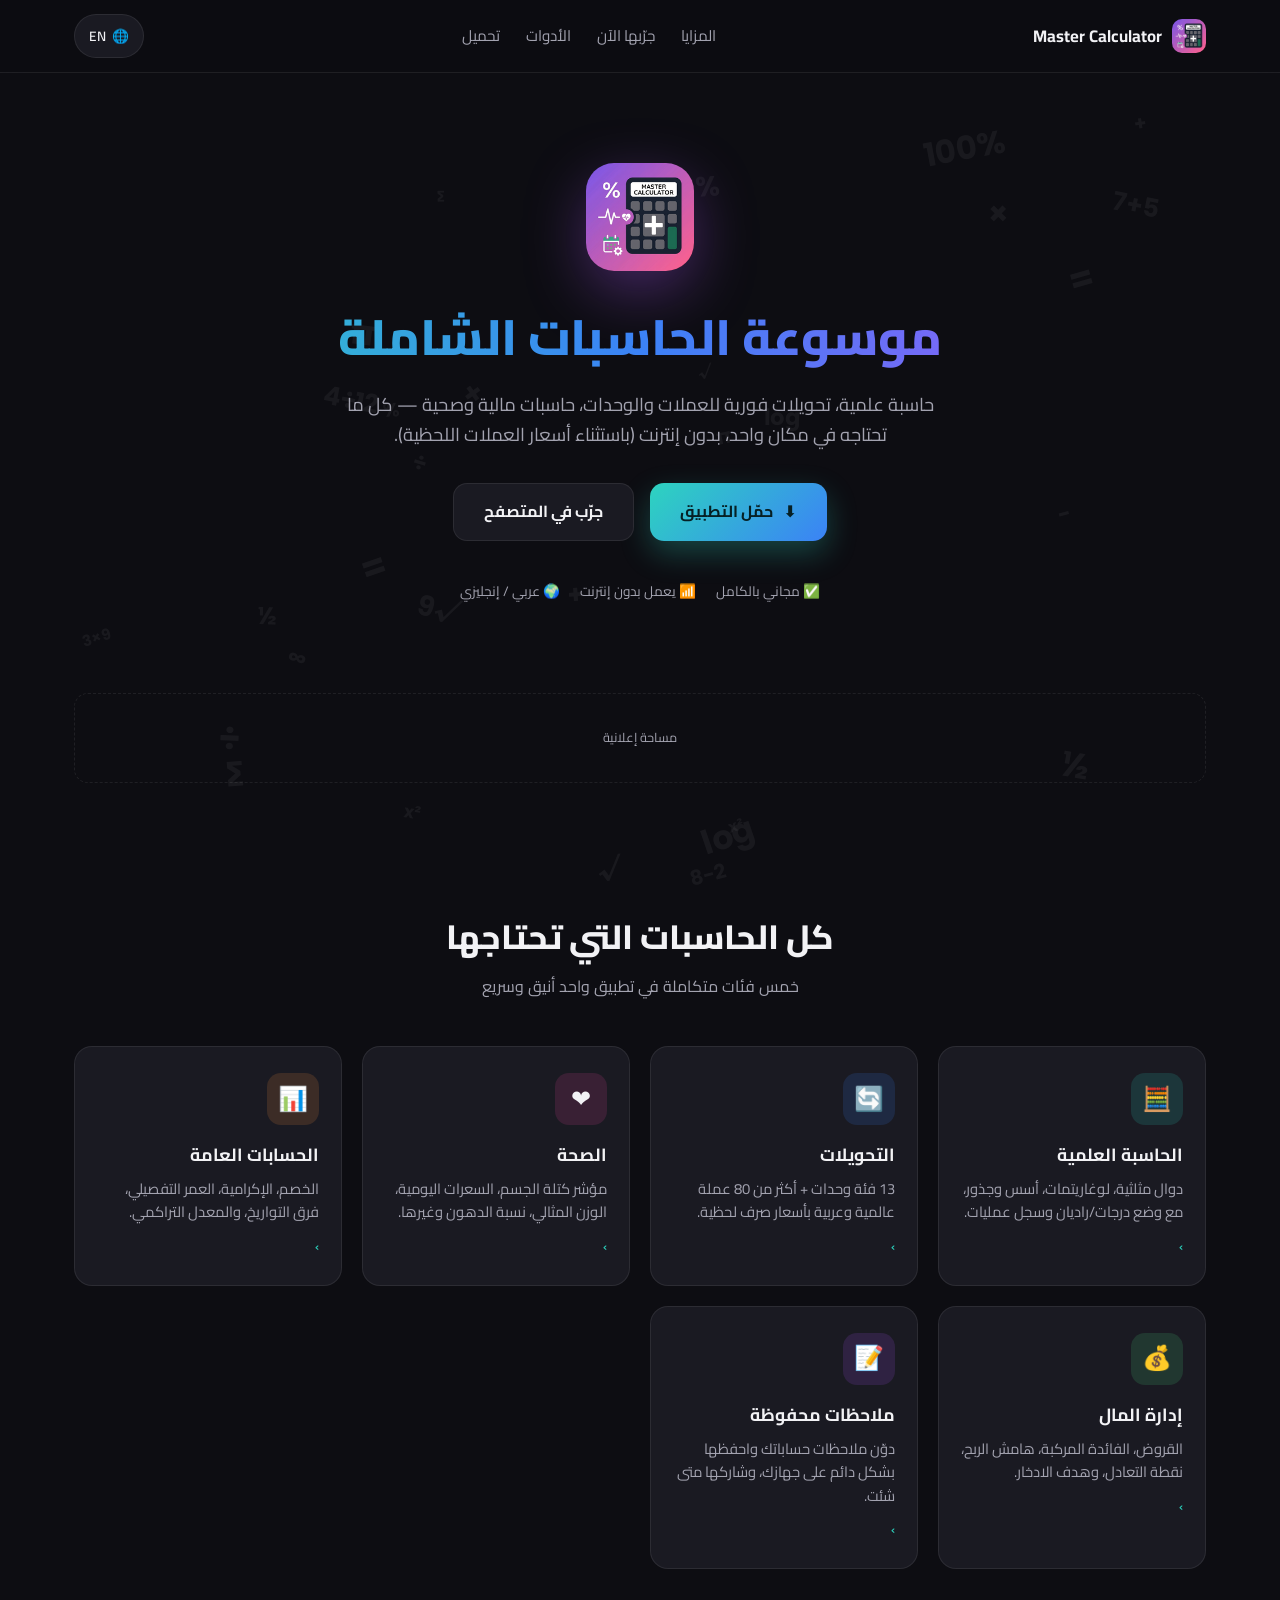
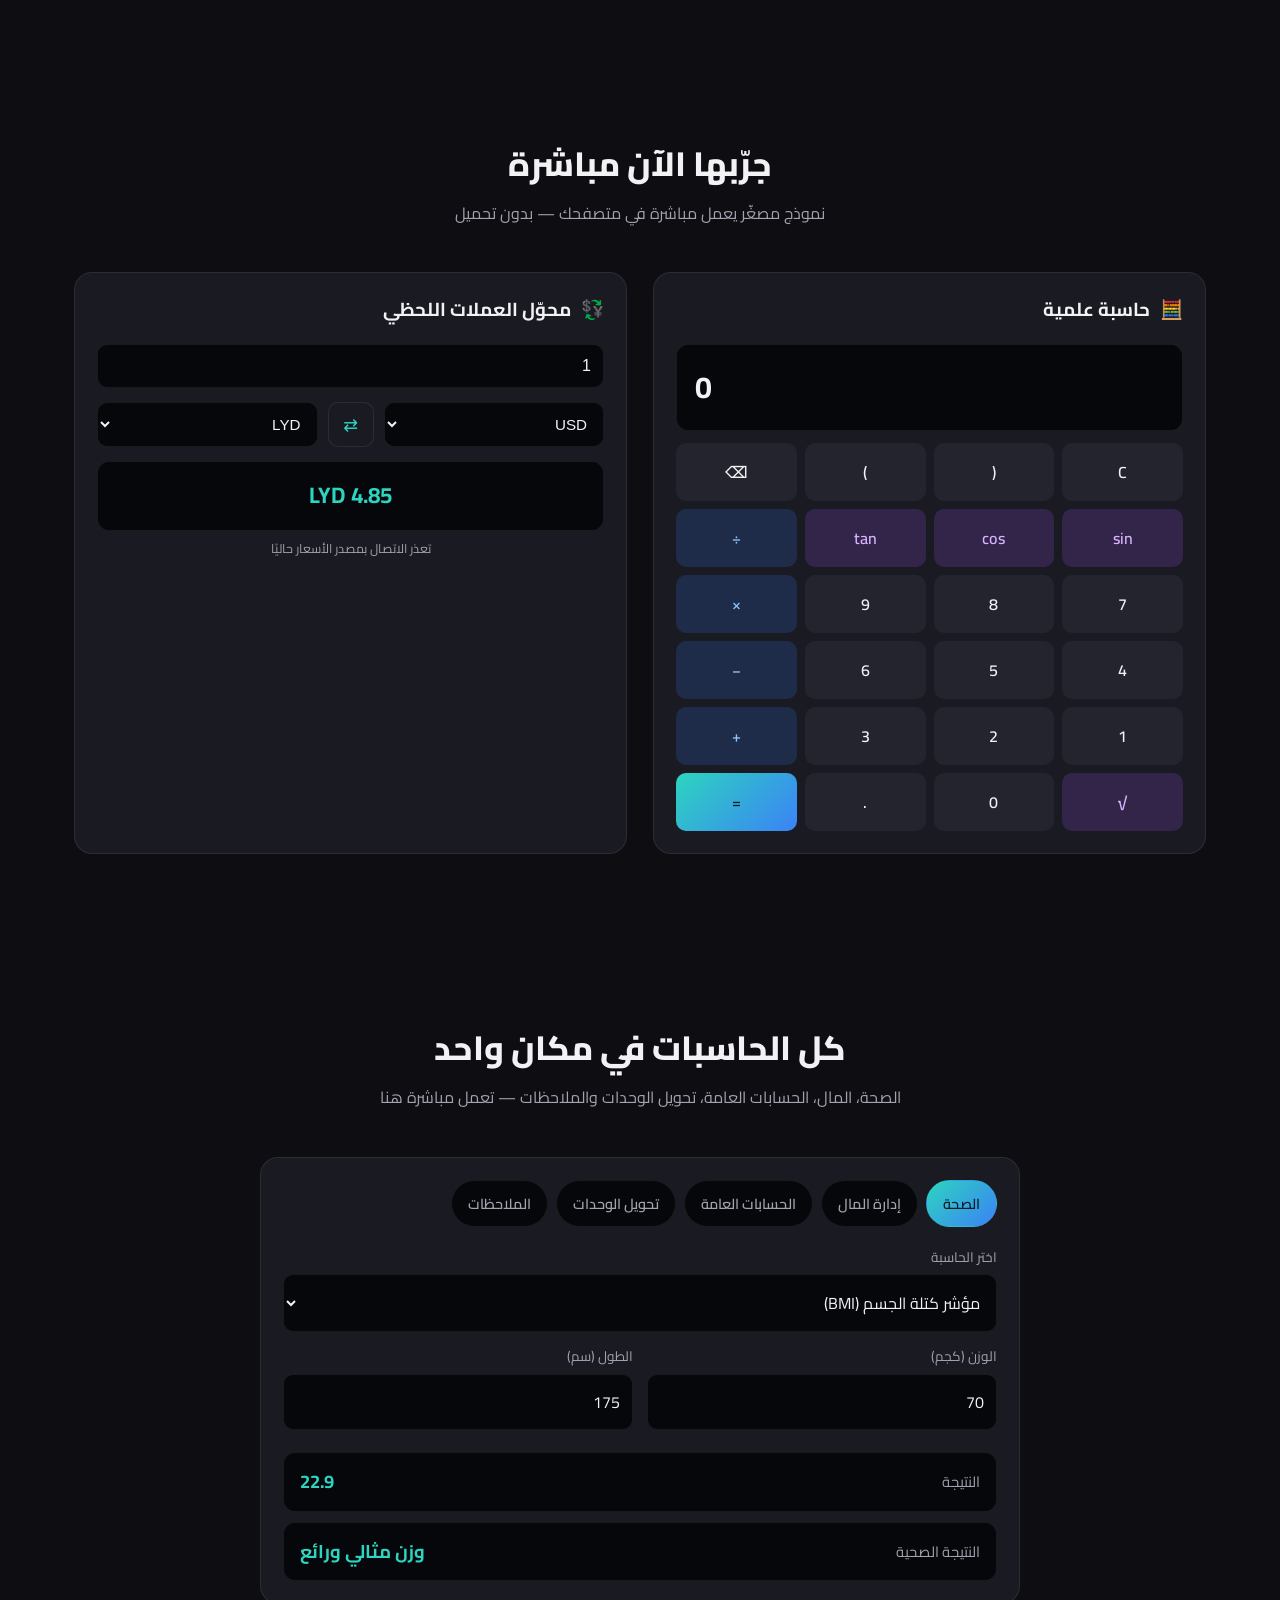
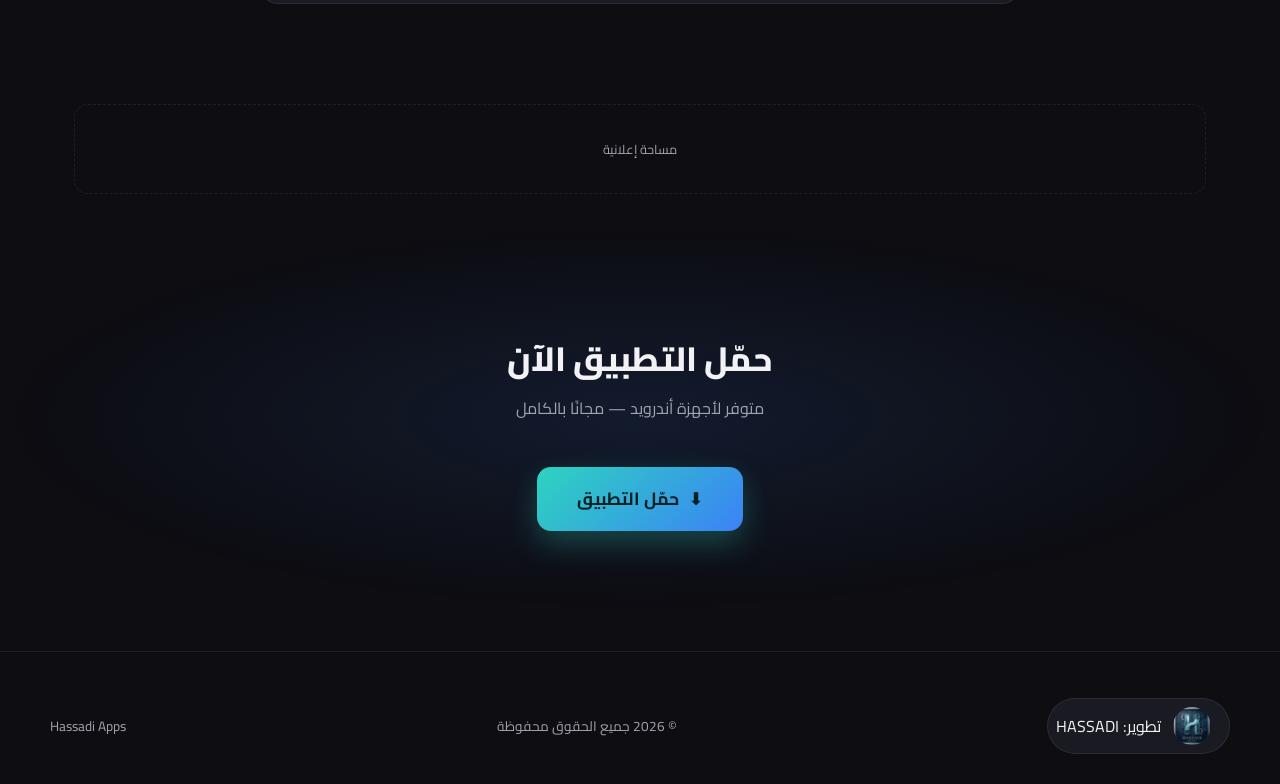
==== commit 10b41c2d: "Cache-bust assets, fix rates status text and badge emoji on language switch" ====
--- a/index.html
+++ b/index.html
@@ -29,7 +29,7 @@
 <link rel="preconnect" href="https://fonts.googleapis.com">
 <link rel="preconnect" href="https://fonts.gstatic.com" crossorigin>
 <link href="https://fonts.googleapis.com/css2?family=Cairo:wght@400;600;700;800&family=Poppins:wght@400;600;700;800&display=swap" rel="stylesheet">
-<link rel="stylesheet" href="style.css">
+<link rel="stylesheet" href="style.css?v=3">
 <link rel="manifest" href="manifest.json">
 
 <!-- Web advertising is intentionally disabled for now. -->
@@ -191,7 +191,7 @@
             <select id="conv-to"></select>
           </div>
           <div class="conv-result" id="conv-result">—</div>
-          <p class="conv-meta" id="conv-status" data-i18n="conv_fetching">جاري جلب الأسعار اللحظية...</p>
+          <p class="conv-meta" id="conv-status">جاري جلب الأسعار اللحظية...</p>
         </div>
       </div>
     </div>
@@ -243,7 +243,7 @@
   </div>
 </footer>
 
-<script src="script.js"></script>
-<script src="tools.js"></script>
+<script src="script.js?v=3"></script>
+<script src="tools.js?v=3"></script>
 </body>
 </html>
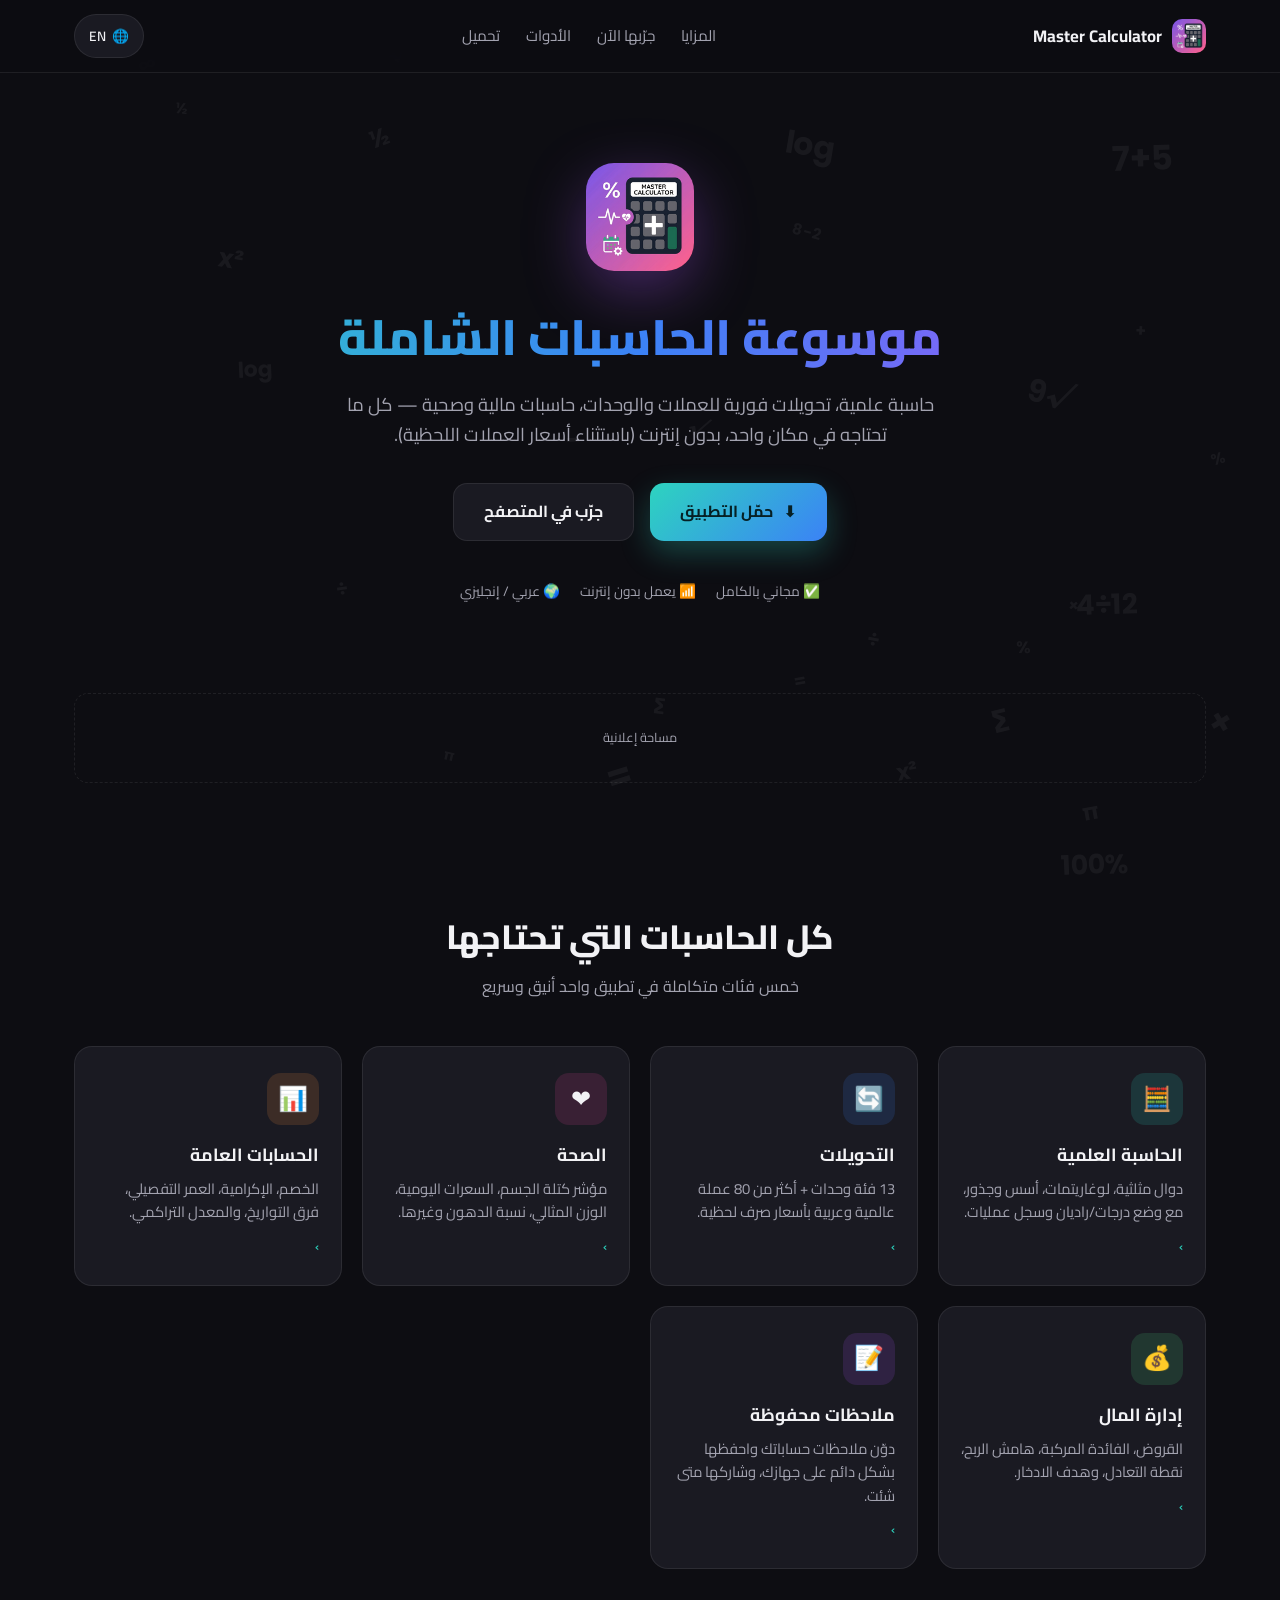
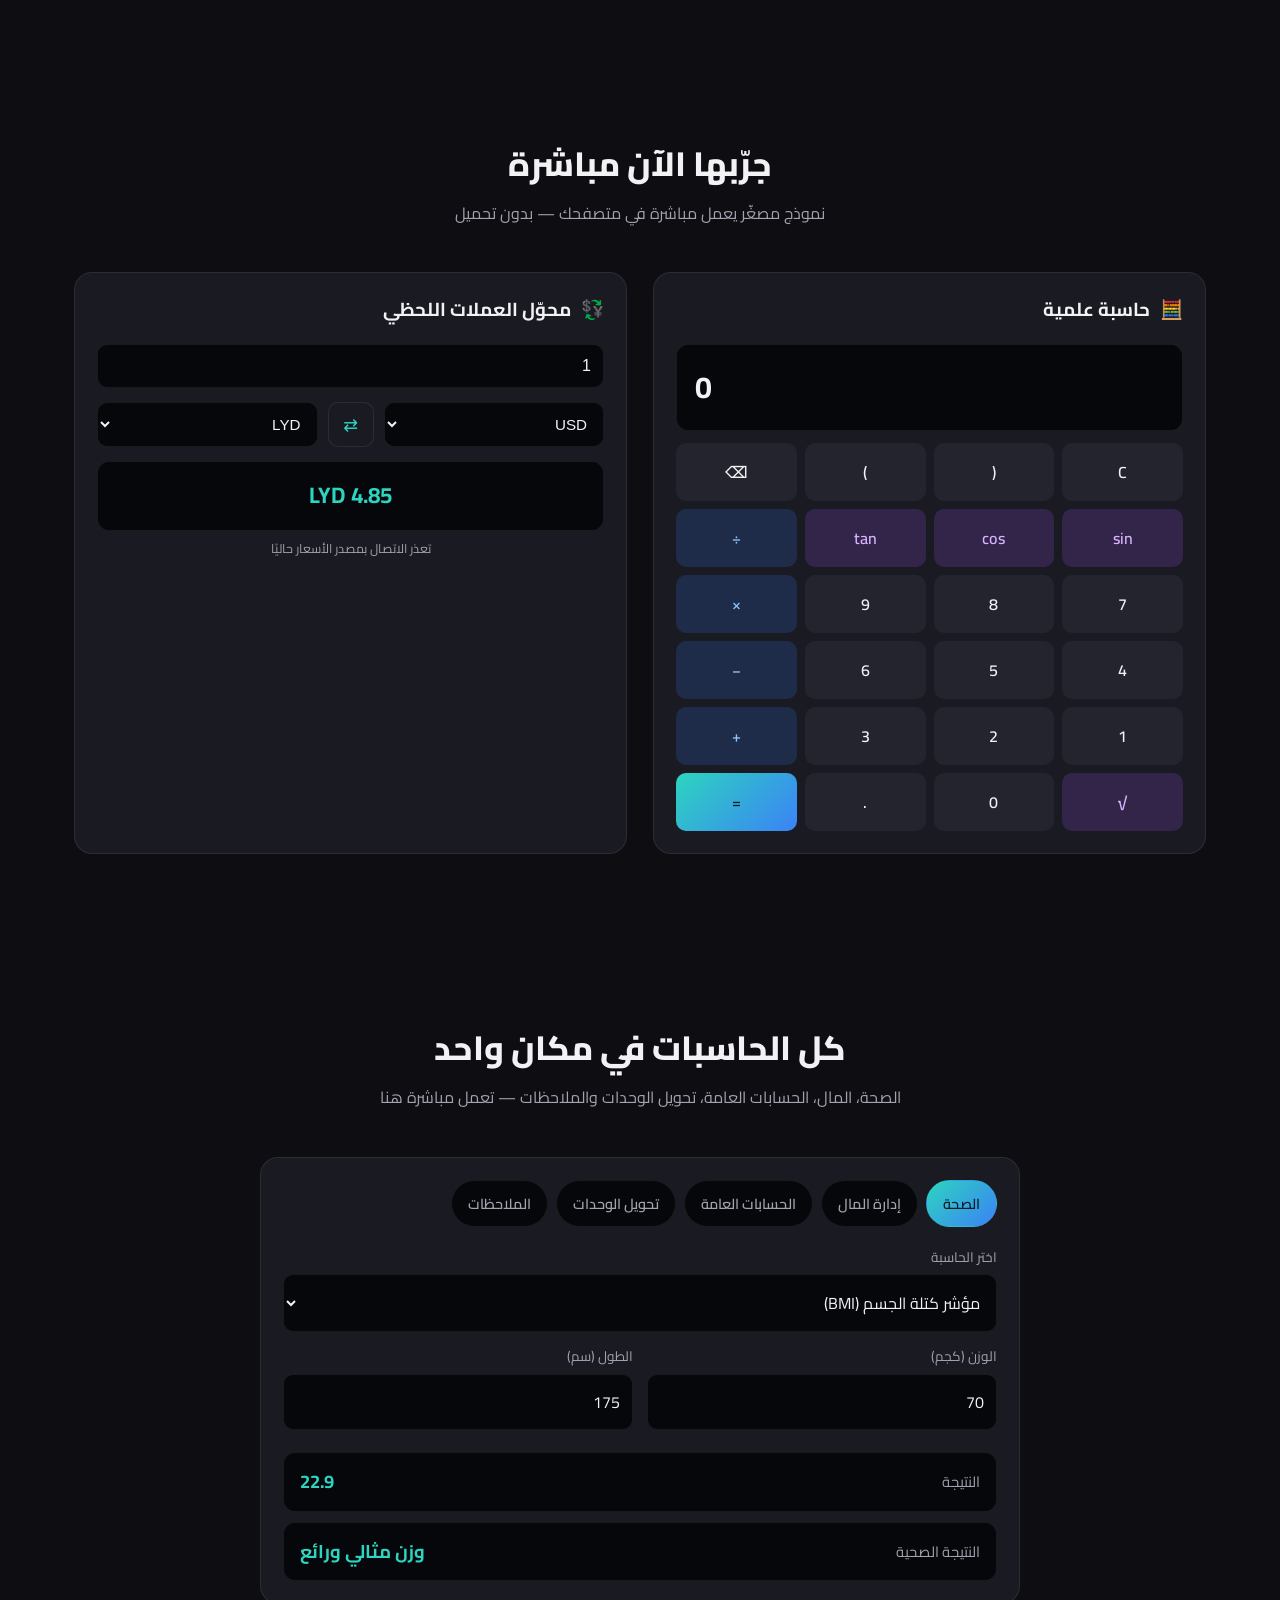
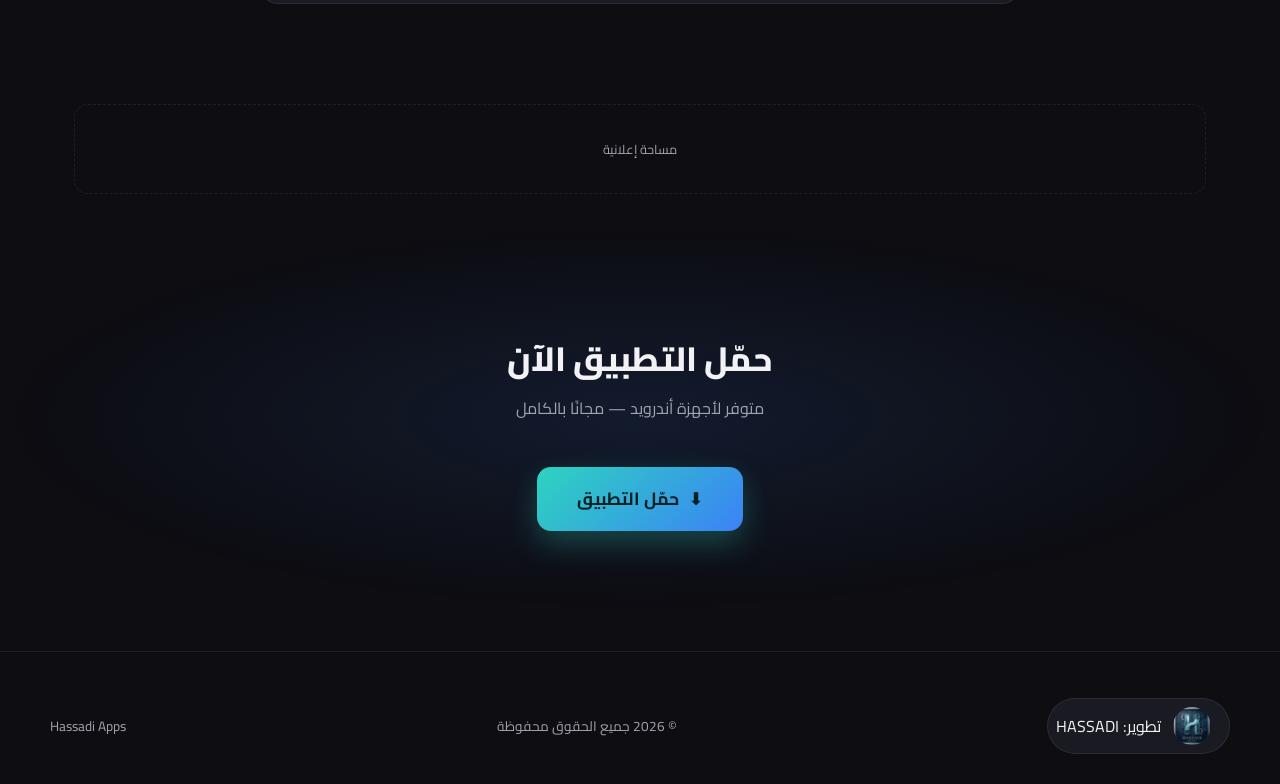
==== commit 36fd3049: "Widen unit converter from/to fields on small screens" ====
--- a/index.html
+++ b/index.html
@@ -29,7 +29,7 @@
 <link rel="preconnect" href="https://fonts.googleapis.com">
 <link rel="preconnect" href="https://fonts.gstatic.com" crossorigin>
 <link href="https://fonts.googleapis.com/css2?family=Cairo:wght@400;600;700;800&family=Poppins:wght@400;600;700;800&display=swap" rel="stylesheet">
-<link rel="stylesheet" href="style.css?v=3">
+<link rel="stylesheet" href="style.css?v=4">
 <link rel="manifest" href="manifest.json">
 
 <!-- Web advertising is intentionally disabled for now. -->
--- a/style.css
+++ b/style.css
@@ -377,3 +377,13 @@
 .note-actions button { background: var(--card); color: var(--text); border: 1px solid var(--card-border); border-radius: 8px; padding: 6px 12px; font-size: 0.82rem; }
 .note-actions button:hover { border-color: var(--teal); }
 .note-empty { text-align: center; color: var(--text-dim); }
+
+/* محوّل الوحدات: حقلا "من/إلى" بعرض كامل على الجوال لتظهر أسماء الوحدات كاملة */
+.tools-card .conv-row { flex-direction: column; gap: 10px; }
+.tools-card .conv-row select { width: 100%; flex: none; }
+.tools-card .conv-swap { width: 100%; height: 42px; }
+@media (min-width: 640px) {
+  .tools-card .conv-row { flex-direction: row; }
+  .tools-card .conv-row select { flex: 1; width: auto; }
+  .tools-card .conv-swap { width: 46px; height: auto; }
+}
